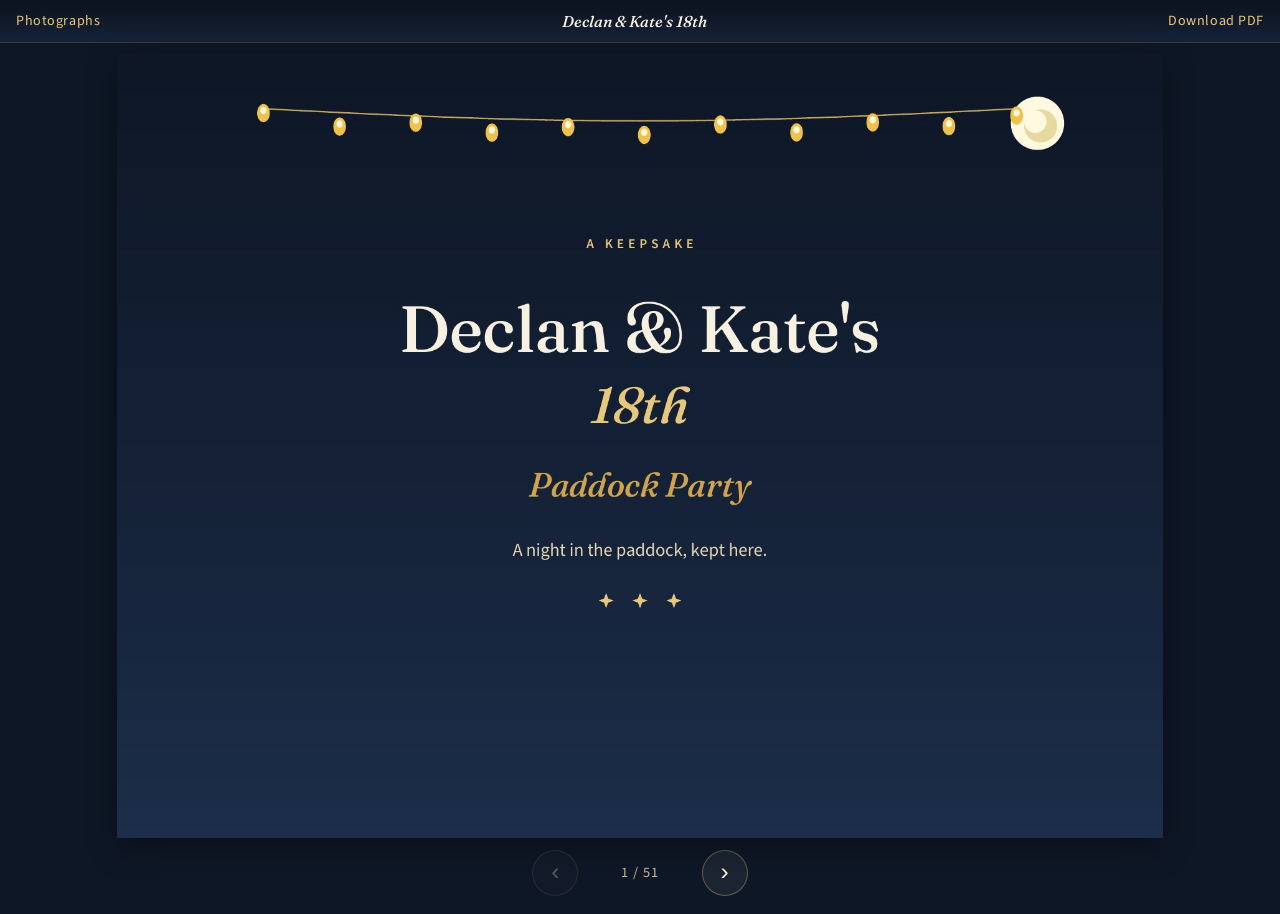
==== book/index.html @ ef1106c8 "Add a flip-through photo book and a downloadable PDF The keepsake page now has a discreet Photo book" ====
<!DOCTYPE html>
<html lang="en">
<head>
  <meta charset="utf-8">
  <meta name="viewport" content="width=device-width, initial-scale=1">
  <meta name="robots" content="noindex, nofollow">
  <title>Declan &amp; Kate's 18th — Paddock Party</title>
  <style>
    @font-face {
      font-family: 'Fraunces';
      font-style: italic;
      font-weight: 500;
      font-display: swap;
      src: url('../fonts/fraunces-italic-500-latin.woff2') format('woff2');
    }
    @font-face {
      font-family: 'Source Sans 3';
      font-style: normal;
      font-weight: 400;
      font-display: swap;
      src: url('../fonts/sourcesans3-normal-400-latin.woff2') format('woff2');
    }
    :root {
      --navy: #0e1726;
      --sky: #152238;
      --gold: #d4a44a;
      --gold-soft: #e8c87a;
      --cream: #f7f1e4;
      --muted: #c9b894;
    }
    * { box-sizing: border-box; }
    html, body {
      margin: 0;
      min-height: 100%;
      background: var(--navy);
      color: var(--cream);
      font-family: "Source Sans 3", "Segoe UI", "Helvetica Neue", sans-serif;
    }
    body {
      min-height: 100dvh;
      display: flex;
      flex-direction: column;
    }
    header {
      display: flex;
      align-items: center;
      justify-content: space-between;
      gap: 0.75rem;
      padding: 0.7rem 1rem;
      background: linear-gradient(180deg, #0c121c, var(--sky));
      border-bottom: 1px solid rgba(232, 200, 122, 0.22);
    }
    header a {
      color: var(--gold-soft);
      text-decoration: none;
      font-size: 0.88rem;
      letter-spacing: 0.04em;
      white-space: nowrap;
    }
    header a:hover, header a:focus-visible {
      color: #fff;
      text-decoration: underline;
      text-underline-offset: 3px;
    }
    header .title {
      font-family: Fraunces, Georgia, "Palatino Linotype", Palatino, "Times New Roman", serif;
      font-style: italic;
      font-weight: 500;
      font-size: 0.98rem;
      color: var(--cream);
      text-align: center;
      flex: 1 1 auto;
      min-width: 0;
      overflow: hidden;
      text-overflow: ellipsis;
      white-space: nowrap;
    }
    .stage {
      flex: 1 1 auto;
      display: flex;
      align-items: center;
      justify-content: center;
      padding: 0.6rem 0.4rem 0.2rem;
      position: relative;
      min-height: 0;
    }
    .page-wrap {
      width: min(100%, 1200px);
      height: 100%;
      display: flex;
      align-items: center;
      justify-content: center;
      touch-action: pan-y;
    }
    .page-wrap img {
      display: block;
      width: auto;
      height: auto;
      max-width: 100%;
      max-height: calc(100dvh - 7.2rem);
      background: #1c2e4a;
      box-shadow: 0 10px 28px rgba(0, 0, 0, 0.35);
      user-select: none;
      -webkit-user-drag: none;
    }
    .nav {
      display: flex;
      align-items: center;
      justify-content: center;
      gap: 1.1rem;
      padding: 0.55rem 1rem 1.15rem;
    }
    .nav button {
      appearance: none;
      border: 1px solid rgba(232, 200, 122, 0.35);
      background: rgba(255, 255, 255, 0.06);
      color: var(--cream);
      width: 46px;
      height: 46px;
      border-radius: 50%;
      font-size: 1.55rem;
      line-height: 1;
      cursor: pointer;
    }
    .nav button:hover, .nav button:focus-visible {
      border-color: var(--gold);
      background: rgba(212, 164, 74, 0.22);
      outline: none;
    }
    .nav button:disabled {
      opacity: 0.3;
      cursor: default;
    }
    .counter {
      min-width: 5.5rem;
      text-align: center;
      color: var(--muted);
      font-variant-numeric: tabular-nums;
      letter-spacing: 0.06em;
      font-size: 0.9rem;
    }
    @media (prefers-reduced-motion: reduce) {
      .page-wrap img { transition: none; }
    }
  </style>
</head>
<body>
  <header>
    <a href="../">Photographs</a>
    <span class="title">Declan &amp; Kate's 18th</span>
    <a href="../ebook/Paddock-Party-18th.pdf" download>Download PDF</a>
  </header>
  <div class="stage">
    <div class="page-wrap">
      <img id="page" alt="Photo book page 1" width="1200" height="900">
    </div>
  </div>
  <div class="nav">
    <button type="button" id="prev" aria-label="Previous page">&#8249;</button>
    <div class="counter" id="counter">1 / 51</div>
    <button type="button" id="next" aria-label="Next page">&#8250;</button>
  </div>
  <script>
  (function () {
    const PAGES = ["001.jpg", "002.jpg", "003.jpg", "004.jpg", "005.jpg", "006.jpg", "007.jpg", "008.jpg", "009.jpg", "010.jpg", "011.jpg", "012.jpg", "013.jpg", "014.jpg", "015.jpg", "016.jpg", "017.jpg", "018.jpg", "019.jpg", "020.jpg", "021.jpg", "022.jpg", "023.jpg", "024.jpg", "025.jpg", "026.jpg", "027.jpg", "028.jpg", "029.jpg", "030.jpg", "031.jpg", "032.jpg", "033.jpg", "034.jpg", "035.jpg", "036.jpg", "037.jpg", "038.jpg", "039.jpg", "040.jpg", "041.jpg", "042.jpg", "043.jpg", "044.jpg", "045.jpg", "046.jpg", "047.jpg", "048.jpg", "049.jpg", "050.jpg", "051.jpg"];
    const img = document.getElementById("page");
    const prev = document.getElementById("prev");
    const next = document.getElementById("next");
    const counter = document.getElementById("counter");
    let i = 0;
    let startX = null;

    function preload(n) {
      if (n < 0 || n >= PAGES.length) return;
      const el = new Image();
      el.src = "pages/" + PAGES[n];
    }
    function show(n) {
      i = Math.max(0, Math.min(PAGES.length - 1, n));
      img.src = "pages/" + PAGES[i];
      img.alt = "Photo book page " + (i + 1);
      counter.textContent = (i + 1) + " / " + PAGES.length;
      prev.disabled = i === 0;
      next.disabled = i === PAGES.length - 1;
      preload(i + 1);
      preload(i - 1);
    }
    prev.addEventListener("click", function () { show(i - 1); });
    next.addEventListener("click", function () { show(i + 1); });
    document.addEventListener("keydown", function (e) {
      if (e.key === "ArrowLeft") show(i - 1);
      if (e.key === "ArrowRight") show(i + 1);
      if (e.key === "Home") show(0);
      if (e.key === "End") show(PAGES.length - 1);
    });
    const wrap = img.parentElement;
    wrap.addEventListener("touchstart", function (e) {
      if (e.changedTouches[0]) startX = e.changedTouches[0].clientX;
    }, { passive: true });
    wrap.addEventListener("touchend", function (e) {
      if (startX == null || !e.changedTouches[0]) return;
      const dx = e.changedTouches[0].clientX - startX;
      startX = null;
      if (dx > 50) show(i - 1);
      if (dx < -50) show(i + 1);
    }, { passive: true });
    show(0);
  })();
  </script>
</body>
</html>
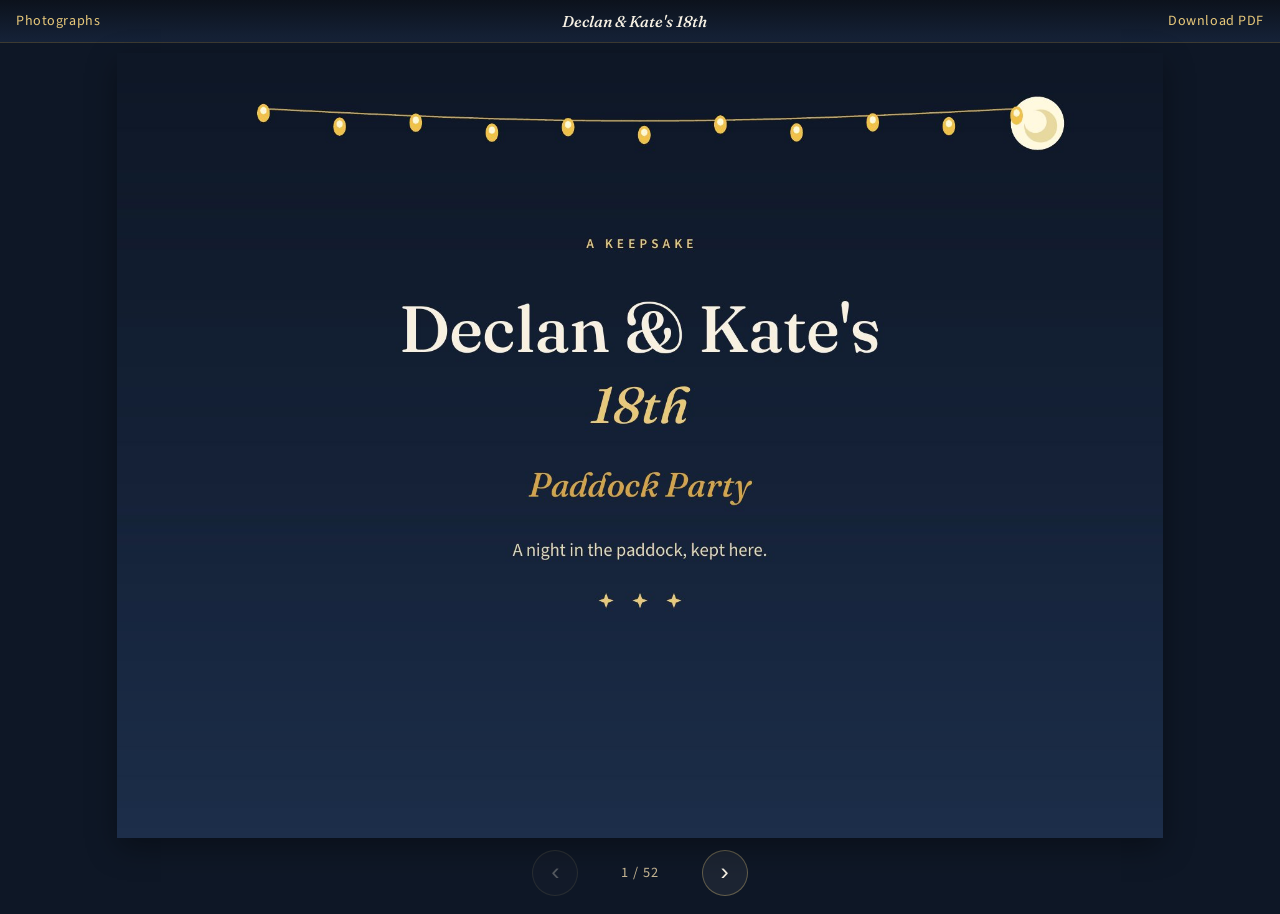
==== commit d43b50c1: "Add morning-after photographs and a boy eating paella at night Two new morning shots close the book " ====
--- a/book/index.html
+++ b/book/index.html
@@ -157,12 +157,12 @@
   </div>
   <div class="nav">
     <button type="button" id="prev" aria-label="Previous page">&#8249;</button>
-    <div class="counter" id="counter">1 / 51</div>
+    <div class="counter" id="counter">1 / 52</div>
     <button type="button" id="next" aria-label="Next page">&#8250;</button>
   </div>
   <script>
   (function () {
-    const PAGES = ["001.jpg", "002.jpg", "003.jpg", "004.jpg", "005.jpg", "006.jpg", "007.jpg", "008.jpg", "009.jpg", "010.jpg", "011.jpg", "012.jpg", "013.jpg", "014.jpg", "015.jpg", "016.jpg", "017.jpg", "018.jpg", "019.jpg", "020.jpg", "021.jpg", "022.jpg", "023.jpg", "024.jpg", "025.jpg", "026.jpg", "027.jpg", "028.jpg", "029.jpg", "030.jpg", "031.jpg", "032.jpg", "033.jpg", "034.jpg", "035.jpg", "036.jpg", "037.jpg", "038.jpg", "039.jpg", "040.jpg", "041.jpg", "042.jpg", "043.jpg", "044.jpg", "045.jpg", "046.jpg", "047.jpg", "048.jpg", "049.jpg", "050.jpg", "051.jpg"];
+    const PAGES = ["001.jpg", "002.jpg", "003.jpg", "004.jpg", "005.jpg", "006.jpg", "007.jpg", "008.jpg", "009.jpg", "010.jpg", "011.jpg", "012.jpg", "013.jpg", "014.jpg", "015.jpg", "016.jpg", "017.jpg", "018.jpg", "019.jpg", "020.jpg", "021.jpg", "022.jpg", "023.jpg", "024.jpg", "025.jpg", "026.jpg", "027.jpg", "028.jpg", "029.jpg", "030.jpg", "031.jpg", "032.jpg", "033.jpg", "034.jpg", "035.jpg", "036.jpg", "037.jpg", "038.jpg", "039.jpg", "040.jpg", "041.jpg", "042.jpg", "043.jpg", "044.jpg", "045.jpg", "046.jpg", "047.jpg", "048.jpg", "049.jpg", "050.jpg", "051.jpg", "052.jpg"];
     const img = document.getElementById("page");
     const prev = document.getElementById("prev");
     const next = document.getElementById("next");
